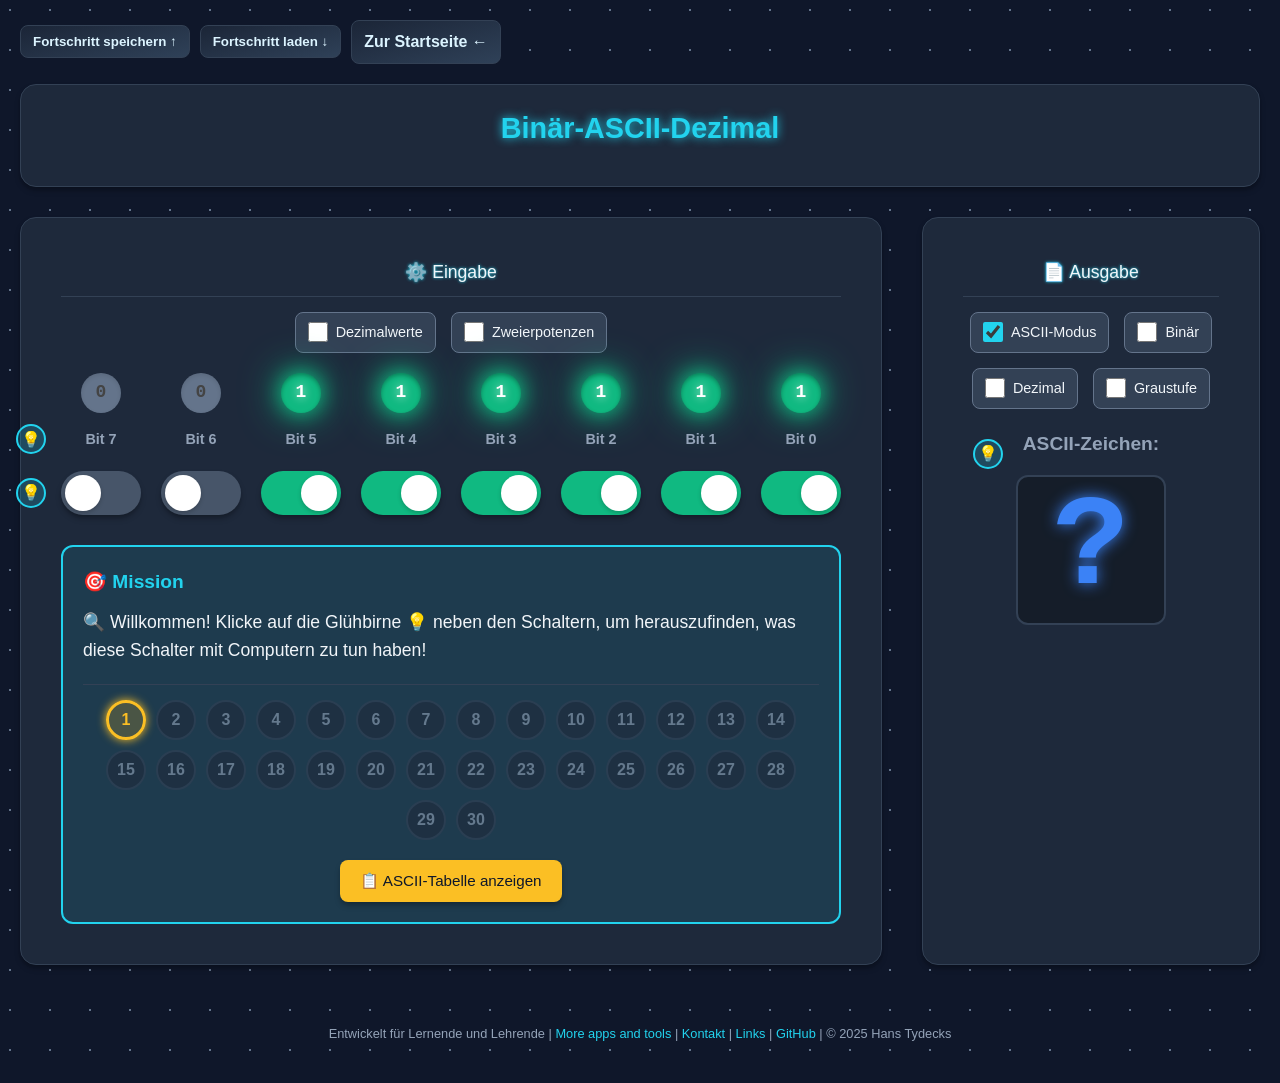
==== binary-ascii-visualizer/index.html @ 85b9dece "Data upload BeD->Bog" ====
<!DOCTYPE html>
<html lang="de">
<head>
    <meta charset="UTF-8">
    <meta name="viewport" content="width=device-width, initial-scale=1.0">
    <title>Binär-ASCII-Visualizer</title>
    <link rel="icon" type="image/png" href="favicon.png">
    <link rel="stylesheet" href="style.css">
</head>
<body data-page-key="binaerzahlen">
    <div class="tc-progress-toolbar" aria-label="Fortschritt Aktionen">
        <button class="tc-progress-btn" id="saveProgressBtn" type="button">Fortschritt speichern ↑</button>
        <button class="tc-progress-btn" id="loadProgressBtn" type="button">Fortschritt laden ↓</button>
        <a class="tc-progress-btn tc-home-btn" href="../index.html">Zur Startseite ←</a>
        <input id="loadProgressFile" type="file" accept="application/json,.json" hidden>
        <span class="tc-progress-message" id="progressMessage" aria-live="polite"></span>
    </div>

    <div class="container">
        <header>
            <h1>Binär-ASCII-Dezimal</h1>
            <div class="module-controls">
            </div>
        </header>
        
        <main>
            <div class="bit-display">
                <div class="section-header">
                    <h2 class="section-title">⚙️ Eingabe</h2>
                </div>
                
                <!-- Module Toggle für Values direkt über dem entsprechenden Bereich -->
                <div class="values-controls">
                    <label class="module-toggle">
                        <input type="checkbox" id="decimal-values-toggle">
                        <span>Dezimalwerte</span>
                    </label>
                    <label class="module-toggle">
                        <input type="checkbox" id="power-values-toggle">
                        <span>Zweierpotenzen</span>
                    </label>
                </div>
                
                <!-- LED-Anzeigen -->
                <div class="leds">
                    <div class="led" data-bit="7">0</div>
                    <div class="led" data-bit="6">0</div>
                    <div class="led" data-bit="5">0</div>
                    <div class="led" data-bit="4">0</div>
                    <div class="led" data-bit="3">0</div>
                    <div class="led" data-bit="2">0</div>
                    <div class="led" data-bit="1">0</div>
                    <div class="led" data-bit="0">0</div>
                </div>
                
                <!-- Bit-Position-Labels -->
                <div class="bit-positions">
                    <button class="hint-bulb" id="bits-hint" title="Was ist ein Bit?">💡</button>
                    <div class="bit-position">Bit 7</div>
                    <div class="bit-position">Bit 6</div>
                    <div class="bit-position">Bit 5</div>
                    <div class="bit-position">Bit 4</div>
                    <div class="bit-position">Bit 3</div>
                    <div class="bit-position">Bit 2</div>
                    <div class="bit-position">Bit 1</div>
                    <div class="bit-position">Bit 0</div>
                </div>
                
                <!-- Toggle-Switches -->
                <div class="switches">
                    <button class="hint-bulb" id="switches-hint" title="Warum Schalter?">💡</button>
                    <div class="switch-container">
                        <label class="switch">
                            <input type="checkbox" data-bit="7">
                            <span class="slider"></span>
                        </label>
                    </div>
                    <div class="switch-container">
                        <label class="switch">
                            <input type="checkbox" data-bit="6">
                            <span class="slider"></span>
                        </label>
                    </div>
                    <div class="switch-container">
                        <label class="switch">
                            <input type="checkbox" data-bit="5">
                            <span class="slider"></span>
                        </label>
                    </div>
                    <div class="switch-container">
                        <label class="switch">
                            <input type="checkbox" data-bit="4">
                            <span class="slider"></span>
                        </label>
                    </div>
                    <div class="switch-container">
                        <label class="switch">
                            <input type="checkbox" data-bit="3">
                            <span class="slider"></span>
                        </label>
                    </div>
                    <div class="switch-container">
                        <label class="switch">
                            <input type="checkbox" data-bit="2">
                            <span class="slider"></span>
                        </label>
                    </div>
                    <div class="switch-container">
                        <label class="switch">
                            <input type="checkbox" data-bit="1">
                            <span class="slider"></span>
                        </label>
                    </div>
                    <div class="switch-container">
                        <label class="switch">
                            <input type="checkbox" data-bit="0">
                            <span class="slider"></span>
                        </label>
                    </div>
                </div>
                
                <!-- Dezimalwerte unter Schaltern -->
                <div class="decimal-values module hidden" id="decimal-values-module">
                    <div class="value">128</div>
                    <div class="value">64</div>
                    <div class="value">32</div>
                    <div class="value">16</div>
                    <div class="value">8</div>
                    <div class="value">4</div>
                    <div class="value">2</div>
                    <div class="value">1</div>
                </div>
                
                <!-- Zweierpotenzen unter Schaltern -->
                <div class="power-values module hidden" id="power-values-module">
                    <div class="value">2⁷</div>
                    <div class="value">2⁶</div>
                    <div class="value">2⁵</div>
                    <div class="value">2⁴</div>
                    <div class="value">2³</div>
                    <div class="value">2²</div>
                    <div class="value">2¹</div>
                    <div class="value">2⁰</div>
                </div>
                
                <!-- Mission Box -->
                <div class="mission-box">
                    <h3>🎯 Mission</h3>
                    <div class="mission-content" id="mission-content">
                        Zeige den ASCII-Buchstaben 'y' an!
                    </div>
                    
                    <!-- Mission Selector -->
                    <div class="mission-selector">
                        <div class="mission-buttons" id="mission-buttons">
                            <!-- Wird dynamisch gefüllt -->
                        </div>
                        
                        <!-- ASCII Table Button -->
                        <div class="ascii-table-controls">
                            <button class="ascii-table-btn" id="ascii-table-btn">📋 ASCII-Tabelle anzeigen</button>
                            <button class="help-btn hidden" id="mission-help-btn">🆘 Hilfe</button>
                        </div>
                    </div>
                </div>
            </div>
            
            <div class="output-area">
                <div class="section-header">
                    <h2 class="section-title">📄 Ausgabe</h2>
                </div>
                
                <!-- Module Controls für Output-Bereich -->
                <div class="output-controls">
                    <label class="module-toggle">
                        <input type="checkbox" id="ascii-mode-toggle" checked>
                        <span>ASCII-Modus</span>
                    </label>
                    <label class="module-toggle">
                        <input type="checkbox" id="binary-output-toggle">
                        <span>Binär</span>
                    </label>
                    <label class="module-toggle">
                        <input type="checkbox" id="decimal-output-toggle">
                        <span>Dezimal</span>
                    </label>
                    <label class="module-toggle">
                        <input type="checkbox" id="grayscale-toggle">
                        <span>Graustufe</span>
                    </label>
                </div>
                
                <div class="ascii-output">
                    <div class="output-label">ASCII-Zeichen:</div>
                    <div class="ascii-char" id="ascii-char">?</div>
                </div>
                
                <div class="additional-outputs">
                    <div class="binary-output module hidden" id="binary-output-module">
                        <div class="output-label">Binär:</div>
                        <div class="output-value" id="binary-value">00111111</div>
                    </div>
                    
                    <div class="decimal-output module hidden" id="decimal-output-module">
                        <div class="output-label">Dezimal:</div>
                        <div class="output-value" id="decimal-value">63</div>
                    </div>
                    
                    <div class="grayscale-output module hidden" id="grayscale-module">
                        <div class="output-label">Graustufe:</div>
                        <div class="grayscale-box" id="grayscale-box"></div>
                        <div class="grayscale-info" id="grayscale-info">63/255</div>
                    </div>
                </div>
            </div>
        </main>
        
    <footer>
        <div class="impressum">
            <p>
                Entwickelt für Lernende und Lehrende |
                <a href="https://tinfo.space/teachers/Digitale_Tools/" target="_blank" rel="noopener">More apps and tools</a> |
                <a href="http://contact.tinfo.space/" id="contact-link">Kontakt</a> |
                <a href="https://linktr.ee/tinfo.space" target="_blank" rel="noopener">Links</a> |
                <a href="https://github.com/HansTydecks/binary-ascii-visualizer" target="_blank" rel="noopener">GitHub</a> |
                © 2025 Hans Tydecks
            </p>
        </div>
    </footer>
    </div>
    
    <!-- ASCII Table Modal -->
    <div class="modal-overlay" id="ascii-table-modal">
        <div class="modal-content">
            <div class="modal-header">
                <h3>ASCII-Tabelle</h3>
                <button class="close-btn" id="close-ascii-table">&times;</button>
            </div>
            <div class="ascii-table-container">
                <table class="ascii-table" id="ascii-table">
                    <!-- Wird dynamisch gefüllt -->
                </table>
            </div>
        </div>
    </div>
    
    <!-- Hint Modal -->
    <div class="modal-overlay" id="hint-modal">
        <div class="modal-content hint-modal">
            <div class="modal-header">
                <div class="modal-header-with-byte">
                    <div class="byte-mascot" id="hint-byte">
                        <img src="Byte_mascot/Byte_normal.png" alt="Byte erklärt">
                    </div>
                    <h3>💡 Hinweis</h3>
                </div>
                <button class="close-btn" id="close-hint">&times;</button>
            </div>
            <div class="hint-content" id="hint-content">
                <!-- Wird dynamisch gefüllt -->
            </div>
        </div>
    </div>
    
    <!-- Mission Success Modal -->
    <div class="modal-overlay" id="mission-modal">
        <div class="modal-content mission-modal">
            <div class="mission-success">
                <div class="modal-header-with-byte">
                    <div class="byte-mascot celebrating" id="mission-byte">
                        <img src="Byte_mascot/Byte_Happy.png" alt="Byte freut sich!">
                    </div>
                    <h3>🎉 Mission erfüllt!</h3>
                </div>
                <div class="mission-result" id="mission-result">
                    <!-- Wird dynamisch gefüllt -->
                </div>
                <button class="continue-btn" id="continue-mission">Weiter</button>
            </div>
        </div>
    </div>
    
    <!-- Help Request Modal -->
    <div class="modal-overlay" id="help-request-modal">
        <div class="modal-content help-modal">
            <div class="modal-header">
                <div class="modal-header-with-byte">
                    <div class="byte-mascot" id="help-request-byte">
                        <img src="Byte_mascot/Byte_normal.png" alt="Byte hilft">
                    </div>
                    <h3>🆘 Hilfe anfordern</h3>
                </div>
            </div>
            <div class="help-content">
                <p>Brauchst du Hilfe bei dieser Aufgabe?</p>
                <p>Ich kann dir eine Erklärung geben, wie du die Schalter umlegst!</p>
                <div id="help-progress-container" style="display: none;">
                    <!-- Progress bar wird hier eingefügt -->
                </div>
                <div class="help-buttons">
                    <button class="help-btn-yes" id="help-yes" style="display: block;">Ja, ich brauche Hilfe!</button>
                    <button class="help-btn-no" id="help-no">Nein, ich versuche es noch mal selbst</button>
                </div>
            </div>
        </div>
    </div>
    
    <!-- Help Explanation Modal -->
    <div class="modal-overlay" id="help-explanation-modal">
        <div class="modal-content help-modal">
            <div class="modal-header">
                <div class="modal-header-with-byte">
                    <div class="byte-mascot" id="help-explanation-byte">
                        <img src="Byte_mascot/Byte_normal.png" alt="Byte erklärt">
                    </div>
                    <h3>🎯 So geht's!</h3>
                </div>
                <button class="close-btn" id="close-help-explanation">&times;</button>
            </div>
            <div class="help-explanation" id="help-explanation-content">
                <!-- Wird dynamisch gefüllt -->
            </div>
        </div>
    </div>

    <script src="../progress-shared.js"></script>
    <script src="script.js"></script>
</body>
</html>
---- binary-ascii-visualizer/style.css ----
:root {
    /* Dark Mode PCB Theme */
    --primary-color: #22d3ee;
    --secondary-color: #10b981;
    --accent-color: #fbbf24;
    --background-color: #0f172a;
    --surface-color: #1e293b;
    --text-primary: #f1f5f9;
    --text-secondary: #94a3b8;
    --border-color: #334155;
    --switch-off: #475569;
    --switch-on: #10b981;
    --led-off: #64748b;
    --led-on: #10b981;
    --shadow: 0 4px 6px -1px rgb(0 0 0 / 0.3), 0 2px 4px -2px rgb(0 0 0 / 0.1);
    --shadow-lg: 0 20px 25px -5px rgb(0 0 0 / 0.3), 0 8px 10px -6px rgb(0 0 0 / 0.1);
    
    /* ASCII Character Colors */
    --ascii-control: #a855f7;     /* Purple for control characters (0-31) */
    --ascii-special: #3b82f6;     /* Blue for special characters */
    --ascii-digits: #f59e0b;      /* Orange for digits (48-57) */
    --ascii-letters: #ef4444;     /* Red for letters (65-90, 97-122) */
    --ascii-default: #22d3ee;     /* Cyan for other printable */
    
    /* PCB Traces */
    --trace-color: #64748b;
    --trace-glow: #22d3ee;
}

* {
    margin: 0;
    padding: 0;
    box-sizing: border-box;
}

body {
    font-family: -apple-system, BlinkMacSystemFont, 'Segoe UI', 'Roboto', 'Oxygen', 'Ubuntu', 'Cantarell', sans-serif;
    background-color: var(--background-color);
    background-image: 
        /* PCB texture points only */
        radial-gradient(circle at 25% 25%, var(--trace-color) 1px, transparent 1px),
        radial-gradient(circle at 75% 75%, var(--trace-color) 1px, transparent 1px);
    background-size: 40px 40px, 40px 40px;
    background-position: 0 0, 20px 20px;
    color: var(--text-primary);
    line-height: 1.6;
    min-height: 100vh;
}

.tc-progress-toolbar {
    max-width: 1400px;
    margin: 20px auto 0;
    padding: 0 20px;
    display: flex;
    gap: 10px;
    align-items: center;
    flex-wrap: wrap;
}

.tc-progress-btn {
    display: inline-flex;
    align-items: center;
    gap: 4px;
    border: 1px solid var(--border-color);
    background: linear-gradient(165deg, #1b2537, #2f4158);
    color: #dcf4ff;
    text-decoration: none;
    font-weight: 700;
    border-radius: 8px;
    padding: 8px 12px;
    cursor: pointer;
}

.tc-progress-btn:hover {
    border-color: var(--primary-color);
    box-shadow: 0 0 10px var(--trace-glow);
}

.tc-progress-message {
    color: var(--text-secondary);
    font-size: 0.92rem;
}

.container {
    max-width: 1400px;
    margin: 0 auto;
    padding: 20px;
}

/* Header */
header {
    background-color: var(--surface-color);
    padding: 20px;
    border-radius: 16px;
    box-shadow: var(--shadow);
    border: 1px solid var(--border-color);
    margin-bottom: 30px;
}

h1 {
    font-size: 1.8rem;
    font-weight: 700;
    color: var(--primary-color);
    text-align: center;
    margin-bottom: 15px;
    text-shadow: 0 0 10px var(--trace-glow);
}

.module-controls {
    display: flex;
    justify-content: center;
    align-items: center;
}

.info-text {
    color: var(--text-secondary);
    font-style: italic;
    text-align: center;
}

/* Section Headers */
.section-header {
    text-align: center;
    margin-bottom: 15px;
    padding-bottom: 10px;
    border-bottom: 1px solid var(--border-color);
}

.section-title {
    font-size: 1.1rem;
    font-weight: 500;
    color: var(--text-primary);
    margin: 0;
    text-shadow: 0 0 3px var(--trace-glow);
}

/* Local module controls */
.values-controls,
.output-controls {
    display: flex;
    gap: 15px;
    justify-content: center;
    margin-bottom: 20px;
    flex-wrap: wrap;
}

.values-controls .module-toggle,
.output-controls .module-toggle {
    padding: 8px 12px;
    font-size: 0.9rem;
}

/* Responsive adjustments for local controls */
@media (max-width: 768px) {
    .values-controls,
    .output-controls {
        flex-direction: column;
        gap: 10px;
    }
}

.module-toggle {
    display: flex;
    align-items: center;
    gap: 8px;
    cursor: pointer;
    font-size: 1rem;
    font-weight: 500;
    padding: 12px 16px;
    border-radius: 8px;
    background-color: var(--border-color);
    border: 1px solid var(--trace-color);
    transition: all 0.2s;
    color: var(--text-primary);
}

.module-toggle:hover {
    background-color: var(--surface-color);
    border-color: var(--primary-color);
    box-shadow: 0 0 10px var(--trace-glow);
}

.module-toggle input[type="checkbox"] {
    width: 20px;
    height: 20px;
    cursor: pointer;
    accent-color: var(--primary-color);
}

/* Main Content */
main {
    display: grid;
    grid-template-columns: 1fr auto;
    gap: 40px;
    margin-bottom: 40px;
}

/* Bit Display Area */
.bit-display {
    background-color: var(--surface-color);
    padding: 40px;
    border-radius: 16px;
    box-shadow: var(--shadow);
    border: 1px solid var(--border-color);
}

/* LEDs */
.leds {
    display: grid;
    grid-template-columns: repeat(8, 1fr);
    gap: 20px;
    margin-bottom: 15px;
}

.led {
    width: 40px;
    height: 40px;
    border-radius: 50%;
    background-color: var(--led-off);
    margin: 0 auto;
    transition: all 0.3s ease;
    box-shadow: inset 0 2px 4px 0 rgb(0 0 0 / 0.1);
    display: flex;
    align-items: center;
    justify-content: center;
    font-family: 'Courier New', monospace;
    font-size: 18px;
    font-weight: bold;
    color: #444;
}

.led.on {
    background-color: var(--led-on);
    box-shadow: 0 0 20px var(--led-on), 0 0 40px var(--led-on), inset 0 2px 4px 0 rgb(0 0 0 / 0.3);
    color: #ffffff;
    text-shadow: 0 0 10px rgba(255, 255, 255, 0.8);
}

/* Bit Positions */
.bit-positions {
    display: grid;
    grid-template-columns: repeat(8, 1fr);
    gap: 20px;
    margin-bottom: 20px;
    text-align: center;
}

.bit-position {
    font-size: 0.9rem;
    font-weight: 600;
    color: var(--text-secondary);
}

/* Switches */
.switches {
    display: grid;
    grid-template-columns: repeat(8, 1fr);
    gap: 20px;
    margin-bottom: 30px;
}

.switch-container {
    display: flex;
    justify-content: center;
}

.switch {
    position: relative;
    display: inline-block;
    width: 80px;
    height: 44px;
}

.switch input {
    opacity: 0;
    width: 0;
    height: 0;
}

.slider {
    position: absolute;
    cursor: pointer;
    top: 0;
    left: 0;
    right: 0;
    bottom: 0;
    background-color: var(--switch-off);
    transition: 0.3s;
    border-radius: 22px;
    box-shadow: var(--shadow);
}

.slider:before {
    position: absolute;
    content: "";
    height: 36px;
    width: 36px;
    left: 4px;
    bottom: 4px;
    background-color: white;
    transition: 0.3s;
    border-radius: 50%;
    box-shadow: 0 2px 4px 0 rgb(0 0 0 / 0.2);
}

input:checked + .slider {
    background-color: var(--switch-on);
}

input:checked + .slider:before {
    transform: translateX(36px);
}

.slider:hover {
    box-shadow: var(--shadow-lg);
}

/* Values under switches */
.decimal-values,
.power-values {
    display: grid;
    grid-template-columns: repeat(8, 1fr);
    gap: 15px; /* Abstand zwischen den Kästen - können Sie anpassen */
    text-align: center;
    position: relative; /* Für absolute Positionierung der Hint-Container */
}

/* WICHTIG: Hidden-Regel muss NACH der Display-Grid-Regel stehen */
.decimal-values.hidden,
.power-values.hidden {
    display: none !important;
}

/* Vertikaler Abstand zwischen den Modulen wenn beide sichtbar sind */
.power-values:not(.hidden) {
    margin-top: 30px; /* Abstand wenn Zweierpotenzen sichtbar sind */
}

/* Zusätzlicher Abstand wenn beide Module gleichzeitig sichtbar sind */
.decimal-values:not(.hidden) + .power-values:not(.hidden) {
    margin-top: 40px; /* Größerer Abstand wenn beide aktiv sind */
}

/* Hint-Container aus dem Grid-Flow herausnehmen */
.decimal-values .module-hint-container,
.power-values .module-hint-container {
    position: absolute;
    left: -45px; /* Links daneben wie bei den anderen Hints */
    top: 50%;
    transform: translateY(-50%);
    grid-column: unset; /* Nicht als Grid-Item behandeln */
}

/* Text bei Module-Hints entfernen */
.module-hint-container span {
    display: none;
}

/* Verstärkte CSS-Regel für decimal/power values */
.bit-display .decimal-values .value,
.bit-display .power-values .value {
    font-size: 1.1rem !important;
    font-weight: 600 !important;
    color: var(--primary-color) !important;
    padding: 8px !important;
    background-color: var(--border-color) !important;
    border-radius: 8px !important;
    width: 80px !important; /* Breite der einzelnen Kästen */
    height: 40px !important; /* Höhe der Kästen */
    margin: 0 auto !important; /* Zentriert die Kästen in ihrer Grid-Zelle */
    display: flex !important;
    align-items: center !important;
    justify-content: center !important;
    box-sizing: border-box !important;
}

/* Fallback für ältere Regel */
.decimal-values .value,
.power-values .value {
    font-size: 1.1rem !important;
    font-weight: 600 !important;
    color: var(--primary-color) !important;
    padding: 8px !important;
    background-color: var(--border-color) !important;
    border-radius: 8px !important;
    width: 80px !important; /* Breite der einzelnen Kästen */
    height: 40px !important; /* Höhe der Kästen */
    margin: 0 auto !important; /* Zentriert die Kästen in ihrer Grid-Zelle */
    display: flex !important;
    align-items: center !important;
    justify-content: center !important;
    box-sizing: border-box !important;
}

/* Output Area */
.output-area {
    background-color: var(--surface-color);
    padding: 40px;
    border-radius: 16px;
    box-shadow: var(--shadow);
    border: 1px solid var(--border-color);
    min-width: 300px;
}

.ascii-output {
    text-align: center;
    margin-bottom: 30px;
}

.ascii-output .output-label {
    font-size: 1.2rem;
    font-weight: 600;
    color: var(--text-secondary);
    margin-bottom: 15px;
}

.ascii-char {
    font-size: 8rem;
    font-weight: 700;
    color: var(--ascii-default);
    font-family: 'Courier New', monospace;
    text-shadow: 0 0 15px currentColor;
    min-height: 120px;
    min-width: 120px;
    display: flex;
    align-items: center;
    justify-content: center;
    /* Fixed dimensions to prevent layout shift */
    width: 150px;
    height: 150px;
    margin: 0 auto;
    border-radius: 12px;
    background-color: rgba(0, 0, 0, 0.3);
    border: 2px solid var(--border-color);
}

/* ASCII Character Type Colors */
.ascii-char.control {
    color: var(--ascii-control);
    font-size: 1.5rem;
    text-shadow: 0 0 10px var(--ascii-control);
}

.ascii-char.special {
    color: var(--ascii-special);
    text-shadow: 0 0 15px var(--ascii-special);
}

.ascii-char.digit {
    color: var(--ascii-digits);
    text-shadow: 0 0 15px var(--ascii-digits);
}

.ascii-char.letter {
    color: var(--ascii-letters);
    text-shadow: 0 0 15px var(--ascii-letters);
}

.additional-outputs {
    display: flex;
    flex-direction: column;
    gap: 20px;
}

.binary-output,
.decimal-output,
.grayscale-output {
    text-align: center;
    padding: 20px;
    border-radius: 12px;
    background-color: rgba(0, 0, 0, 0.3);
    border: 1px solid var(--border-color);
}

.output-label {
    font-size: 1rem;
    font-weight: 600;
    color: var(--text-secondary);
    margin-bottom: 8px;
}

.output-value {
    font-size: 1.8rem;
    font-weight: 700;
    color: var(--primary-color);
    font-family: 'Courier New', monospace;
}

/* Spezifische Größe für Dezimalwerte */
#decimal-value {
    font-size: 6rem;
}

.grayscale-box {
    width: 80px;
    height: 80px;
    margin: 10px auto;
    border-radius: 8px;
    border: 2px solid var(--border-color);
    transition: background-color 0.3s ease;
}

.grayscale-info {
    font-size: 1rem;
    color: var(--text-secondary);
    margin-top: 8px;
}

/* Footer */
footer {
    text-align: center;
    margin-top: 40px;
    padding: 20px;
}

.impressum {
    color: var(--text-secondary);
    font-size: 0.8rem;
    line-height: 1.4;
}

.impressum a {
    color: var(--primary-color);
    text-decoration: none;
}

.impressum a:hover {
    text-decoration: underline;
}

/* Hint Bulbs */
.hint-bulb {
    background-color: rgba(34, 211, 238, 0.2);
    border: 2px solid var(--primary-color);
    font-size: 1rem;
    cursor: pointer;
    padding: 5px;
    border-radius: 50%;
    transition: all 0.3s ease;
    position: absolute;
    z-index: 10;
    width: 30px;
    height: 30px;
    display: flex;
    align-items: center;
    justify-content: center;
}

.hint-bulb:hover {
    background-color: rgba(34, 211, 238, 0.4);
    transform: scale(1.1);
}

/* Position hint bulbs properly - all on the left */
#bits-hint {
    left: -45px;
    top: 50%;
    transform: translateY(-50%);
}

#switches-hint {
    left: -45px;
    top: 50%;
    transform: translateY(-50%);
}

#output-hint {
    position: absolute;
    left: 10px;
    top: 10px;
}

/* Module hint bulbs - positioned under their sections on the left */
.module-hint {
    position: static;
    margin: 10px 0 5px 0;
}

/* Container for module hints */
.module-hint-container {
    display: flex;
    align-items: center;
    gap: 10px;
    margin-top: 15px;
}

/* Mission Box */
.mission-box {
    background-color: rgba(34, 211, 238, 0.1);
    border: 2px solid var(--primary-color);
    border-radius: 12px;
    padding: 20px;
    margin-top: 30px;
    animation: pulse 2s infinite;
}

.mission-box h3 {
    color: var(--primary-color);
    margin-bottom: 10px;
    font-size: 1.2rem;
}

.mission-content {
    color: var(--text-primary);
    font-weight: 500;
    font-size: 1.1rem;
    margin-bottom: 20px;
}

/* Mission Selector */
.mission-selector {
    border-top: 1px solid var(--border-color);
    padding-top: 15px;
    margin-top: 15px;
}

.mission-buttons {
    display: flex;
    gap: 10px;
    justify-content: center;
    flex-wrap: wrap;
    margin-bottom: 20px;
}

/* ASCII Table Controls */
.ascii-table-controls {
    display: flex;
    justify-content: center;
    gap: 10px;
    margin-top: 15px;
}

.ascii-table-btn {
    background-color: var(--accent-color);
    color: var(--background-color);
    border: none;
    padding: 12px 20px;
    border-radius: 8px;
    cursor: pointer;
    font-size: 0.95rem;
    font-weight: 500;
    transition: all 0.2s;
    box-shadow: var(--shadow);
}

.ascii-table-btn:hover {
    background-color: #f59e0b;
    transform: translateY(-1px);
    box-shadow: var(--shadow-lg);
}

.help-btn {
    background-color: var(--primary-color);
    color: var(--background-color);
    border: none;
    padding: 12px 20px;
    border-radius: 8px;
    cursor: pointer;
    font-size: 0.95rem;
    font-weight: 500;
    transition: all 0.2s;
    box-shadow: var(--shadow);
}

.help-btn:hover {
    background-color: #0891b2;
    transform: translateY(-1px);
    box-shadow: var(--shadow-lg);
}

.help-btn.hidden {
    display: none;
}

.mission-btn {
    width: 40px;
    height: 40px;
    border-radius: 50%;
    border: 2px solid var(--border-color);
    background-color: var(--border-color);
    color: var(--text-secondary);
    font-weight: 600;
    font-size: 1rem;
    cursor: pointer;
    transition: all 0.3s ease;
    display: flex;
    align-items: center;
    justify-content: center;
    position: relative;
    white-space: pre-line;
}

.mission-btn:hover {
    transform: scale(1.1);
}

/* Bessere Tooltip-Darstellung für gelöste Missionen */
.mission-btn.completed:hover {
    z-index: 1000;
}

.mission-btn.completed:hover::after {
    content: attr(title);
    position: absolute;
    top: 100%;
    left: 50%;
    transform: translateX(-50%);
    background: var(--surface-color);
    color: var(--text-primary);
    padding: 20px 24px;
    border-radius: 12px;
    border: 2px solid var(--accent-color);
    font-size: 1.2rem;
    font-weight: 700;
    white-space: pre-line;
    text-align: center;
    min-width: 300px;
    box-shadow: 0 12px 40px rgba(0, 0, 0, 0.4), 0 0 30px var(--accent-color);
    z-index: 1001;
    animation: tooltipFadeIn 0.3s ease;
    margin-top: 12px;
    line-height: 1.5;
}

.mission-btn.completed:hover::before {
    content: '';
    position: absolute;
    top: 90%;
    left: 50%;
    transform: translateX(-50%);
    border: 12px solid transparent;
    border-bottom-color: var(--accent-color);
    z-index: 1001;
}

@keyframes tooltipFadeIn {
    from {
        opacity: 0;
        transform: translateX(-50%) translateY(10px);
    }
    to {
        opacity: 1;
        transform: translateX(-50%) translateY(0);
    }
}

/* Mission states */
.mission-btn.completed {
    background-color: var(--primary-color);
    border-color: var(--primary-color);
    color: var(--background-color);
    box-shadow: 0 0 15px var(--primary-color);
}

.mission-btn.completed::before {
    content: '✓';
    font-size: 20px;
    font-weight: bold;
}

.mission-btn.current {
    border-color: var(--accent-color);
    border-width: 3px;
    background-color: rgba(251, 191, 36, 0.2);
    color: var(--accent-color);
    box-shadow: 0 0 10px var(--accent-color);
    animation: currentMission 9s infinite alternate;
}

.mission-btn.locked {
    background-color: var(--surface-color);
    border-color: var(--border-color);
    color: var(--text-secondary);
    cursor: not-allowed;
    opacity: 0.6;
}

@keyframes currentMission {
    0% { transform: scale(1); }
    100% { transform: scale(1.05); }
}

@keyframes pulse {
    0%, 100% { box-shadow: 0 0 5px var(--primary-color); }
    50% { box-shadow: 0 0 20px var(--primary-color); }
}

/* Byte Maskottchen Styles */
.byte-mascot {
    width: 120px;
    height: 120px;
    border-radius: 50%;
    background: transparent;
    border: 3px solid var(--primary-color);
    display: flex;
    align-items: center;
    justify-content: center;
    box-shadow: var(--shadow-lg);
    position: relative;
    overflow: hidden;
    margin-right: 15px;
    flex-shrink: 0;
}

.byte-mascot::before {
    content: '';
    position: absolute;
    top: -3px;
    left: -3px;
    right: -3px;
    bottom: -3px;
    background: rgba(34, 211, 238, 0.1);
    border-radius: 50%;
    z-index: -1;
    animation: mascot-glow 2s ease-in-out infinite;
}

.byte-mascot img {
    width: 120px;
    height: 120px;
    object-fit: contain;
    filter: drop-shadow(0 0 5px rgba(34, 211, 238, 0.3));
}

.byte-mascot.celebrating {
    animation: mascot-bounce 0.6s ease-in-out;
}

@keyframes mascot-glow {
    0%, 100% { opacity: 0.1; transform: scale(1); }
    50% { opacity: 0.2; transform: scale(1.02); }
}

@keyframes mascot-bounce {
    0%, 100% { transform: translateY(0) scale(1); }
    50% { transform: translateY(-10px) scale(1.1); }
}

/* Modal Header mit Byte */
.modal-header-with-byte {
    display: flex;
    align-items: center;
    margin-bottom: 20px;
    padding-bottom: 15px;
    border-bottom: 1px solid var(--border-color);
}

.modal-header-with-byte h3 {
    margin: 0;
    color: var(--primary-color);
    font-size: 1.4rem;
}

/* Modal Styles */
.modal-overlay {
    position: fixed;
    top: 0;
    left: 0;
    width: 100%;
    height: 100%;
    background-color: rgba(0, 0, 0, 0.8);
    display: none;
    justify-content: center;
    align-items: center;
    z-index: 9999;
    animation: fadeIn 0.3s ease;
}

.modal-overlay.active {
    display: flex;
}

@keyframes fadeIn {
    from { opacity: 0; }
    to { opacity: 1; }
}

.modal-content {
    background-color: var(--surface-color);
    border-radius: 16px;
    padding: 30px;
    box-shadow: var(--shadow-lg);
    border: 1px solid var(--border-color);
    max-width: 85vw;
    width: fit-content;
    max-height: 90vh;
    overflow-y: auto;
    animation: slideIn 0.3s ease;
    margin: 0 auto;
}

@keyframes slideIn {
    from { 
        opacity: 0;
        transform: translateY(-20px) scale(0.95);
    }
    to { 
        opacity: 1;
        transform: translateY(0) scale(1);
    }
}

@keyframes confetti-fall {
    0% {
        transform: translateY(-50px) rotate(0deg);
        opacity: 1;
    }
    100% {
        transform: translateY(100vh) rotate(360deg);
        opacity: 0;
    }
}

.modal-header {
    display: flex;
    justify-content: space-between;
    align-items: center;
    margin-bottom: 20px;
    border-bottom: 1px solid var(--border-color);
    padding-bottom: 15px;
}

.modal-header h3 {
    color: var(--primary-color);
    margin: 0;
}

.close-btn {
    background: none;
    border: none;
    font-size: 2rem;
    cursor: pointer;
    color: var(--text-secondary);
    padding: 0;
    width: 40px;
    height: 40px;
    border-radius: 50%;
    display: flex;
    align-items: center;
    justify-content: center;
    transition: all 0.2s;
}

.close-btn:hover {
    background-color: rgba(255, 255, 255, 0.1);
    color: var(--text-primary);
}

/* ASCII Table Styles */
.ascii-table-container {
    width: fit-content;
    overflow: visible;
    margin: 0 auto;
}

.ascii-table {
    width: 80%;
    border-collapse: collapse;
    font-family: 'Courier New', monospace;
    font-size: 1rem;
    table-layout: fixed;
    margin: 0 auto;
}

.ascii-table th,
.ascii-table td {
    padding: 8px 4px;
    text-align: center;
    border: 1px solid var(--border-color);
    width: 8.33%; /* 12 Spalten = 100%/12 */
    line-height: 1.4;
}

.ascii-table th {
    background-color: var(--border-color);
    color: var(--text-primary);
    font-weight: 600;
    position: sticky;
    top: 0;
    font-size: 1.1rem;
    padding: 12px 4px;
}

.ascii-table td {
    color: var(--text-primary);
    font-size: 1.1rem;
    min-height: 36px;
}

/* Spezielle Styling für Dec-Spalten */
.ascii-table .ascii-dec {
    font-weight: bold;
    background-color: var(--card-bg);
    font-size: 1.1rem;
}

/* Spezielle Styling für Bin-Spalten */
.ascii-table .ascii-bin {
    font-family: 'Courier New', monospace;
    background-color: rgba(0, 255, 255, 0.1);
    font-size: 0.95rem;
    color: var(--accent-color);
    font-weight: 600;
}

.ascii-table .ascii-control {
    background-color: rgba(168, 85, 247, 0.2);
    color: var(--ascii-control);
    font-weight: 600;
    font-size: 1.1rem;
}

.ascii-table .ascii-special {
    background-color: rgba(59, 130, 246, 0.2);
    color: var(--ascii-special);
    font-weight: 600;
    font-size: 1.3rem;
}

.ascii-table .ascii-digit {
    background-color: rgba(245, 158, 11, 0.2);
    color: var(--ascii-digits);
    font-weight: 700;
    font-size: 1.4rem;
}

.ascii-table .ascii-letter {
    background-color: rgba(239, 68, 68, 0.2);
    color: var(--ascii-letters);
    font-weight: 700;
    font-size: 1.4rem;
}

/* Gruppenabgrenzung: Dickere Ränder zwischen den 3er-Spaltengruppen */
.ascii-table th:nth-child(4),
.ascii-table td:nth-child(4),
.ascii-table th:nth-child(7),
.ascii-table td:nth-child(7),
.ascii-table th:nth-child(10),
.ascii-table td:nth-child(10) {
    border-left: 3px solid var(--accent-color) !important;
}

/* Hint Modal */
.hint-modal {
    max-width: 500px;
}

.hint-content {
    color: var(--text-primary);
    font-size: 1.1rem;
    line-height: 1.6;
}

/* Mission Modal */
.mission-modal {
    max-width: 400px;
    text-align: center;
}

.mission-success h3 {
    color: var(--secondary-color);
    margin-bottom: 20px;
}

.mission-result {
    color: var(--text-primary);
    margin-bottom: 20px;
    font-size: 1.1rem;
    line-height: 1.6;
}

.continue-btn {
    background-color: var(--secondary-color);
    color: white;
    border: none;
    padding: 12px 24px;
    border-radius: 8px;
    cursor: pointer;
    font-size: 1rem;
    font-weight: 500;
    transition: all 0.2s;
    display: block;
    margin: 0 auto;
}

/* Help Modals */
.help-modal {
    max-width: 450px;
    text-align: center;
}

.help-content {
    color: var(--text-primary);
    margin-bottom: 20px;
    font-size: 1.1rem;
    line-height: 1.6;
}

.help-content p {
    margin-bottom: 15px;
}

.help-buttons {
    display: flex;
    flex-direction: column;
    gap: 10px;
    margin-top: 20px;
}

.help-btn-yes, .help-btn-no {
    background-color: var(--primary-color);
    color: var(--background-color);
    border: none;
    padding: 12px 24px;
    border-radius: 8px;
    cursor: pointer;
    font-size: 1rem;
    font-weight: 500;
    transition: all 0.2s;
}

.help-btn-yes:hover {
    background-color: var(--secondary-color);
}

.help-btn-no {
    background-color: var(--border-color);
    color: var(--text-secondary);
}

.help-btn-no:hover {
    background-color: var(--switch-off);
}

.help-explanation {
    color: var(--text-primary);
    font-size: 1.1rem;
    line-height: 1.6;
    text-align: left;
    max-height: 400px;
    overflow-y: auto;
}

.help-explanation h4 {
    color: var(--accent-color);
    margin: 15px 0 10px 0;
}

.help-explanation .step {
    background-color: var(--surface-color);
    border: 1px solid var(--border-color);
    border-radius: 8px;
    padding: 10px;
    margin: 10px 0;
}

.help-explanation .step-number {
    color: var(--primary-color);
    font-weight: bold;
    font-size: 1.2rem;
}

.continue-btn:hover {
    background-color: #059669;
    transform: translateY(-1px);
}

/* Module visibility - verstärkt - höchste Priorität */
.bit-display .decimal-values.module.hidden,
.bit-display .power-values.module.hidden,
#decimal-values-module.hidden,
#power-values-module.hidden,
.module.hidden,
.decimal-values.module.hidden,
.power-values.module.hidden {
    display: none !important;
    visibility: hidden !important;
    opacity: 0 !important;
}

/* Zusätzliche Regel für bessere Kontrolle */
.bit-display .module.hidden {
    display: none !important;
}

/* Position adjustments for hint bulbs */
.bit-positions {
    position: relative;
}

.switches {
    position: relative;
}

.ascii-output {
    position: relative;
}

.output-label {
    display: flex;
    align-items: center;
    justify-content: center;
}

/* Ensure module containers can hold positioned hint bulbs */
.decimal-values,
.power-values {
    position: relative;
}

.binary-output,
.decimal-output,
.grayscale-output {
    position: relative;
}

/* ASCII Mode Toggle */
.ascii-output.hidden {
    display: none;
}

/* Responsive Design */
@media (max-width: 1200px) {
    main {
        grid-template-columns: 1fr;
        gap: 30px;
    }
    
    .output-area {
        min-width: auto;
    }
}

@media (max-width: 768px) {
    .container {
        padding: 15px;
    }
    
    h1 {
        font-size: 1.5rem;
    }
    
    .switches {
        gap: 15px;
    }
    
    .switch {
        width: 60px;
        height: 34px;
    }
    
    .slider:before {
        height: 26px;
        width: 26px;
    }
    
    input:checked + .slider:before {
        transform: translateX(26px);
    }
    
    .ascii-char {
        font-size: 4rem;
        width: 120px;
        height: 120px;
    }
    
    .output-value {
        font-size: 1.5rem;
    }
    
    #decimal-value {
        font-size: 3rem;
    }
    
    .leds {
        gap: 15px;
    }
    
    .led {
        width: 30px;
        height: 30px;
    }
    
    .values-controls,
    .output-controls {
        flex-direction: column;
        gap: 10px;
    }
}

/* Animation for value changes - Fixed to prevent layout shift */
.ascii-char,
.output-value {
    transition: transform 0.3s ease, text-shadow 0.3s ease;
}

.ascii-char.changed,
.output-value.changed {
    transform: scale(1.02);
    text-shadow: 0 0 20px currentColor;
}

/* Control character display - Fixed dimensions */
.ascii-char.control {
    /* Inherits fixed dimensions from .ascii-char */
    display: flex;
    align-items: center;
    justify-content: center;
    text-align: center;
    line-height: 1.2;
}

/* Improved touch targets for mobile */
@media (hover: none) and (pointer: coarse) {
    .switch {
        width: 90px;
        height: 50px;
    }
    
    .slider:before {
        height: 42px;
        width: 42px;
    }
    
    input:checked + .slider:before {
        transform: translateX(40px);
    }
    
    .preset-btn {
        padding: 16px 24px;
        margin: 8px;
    }
}
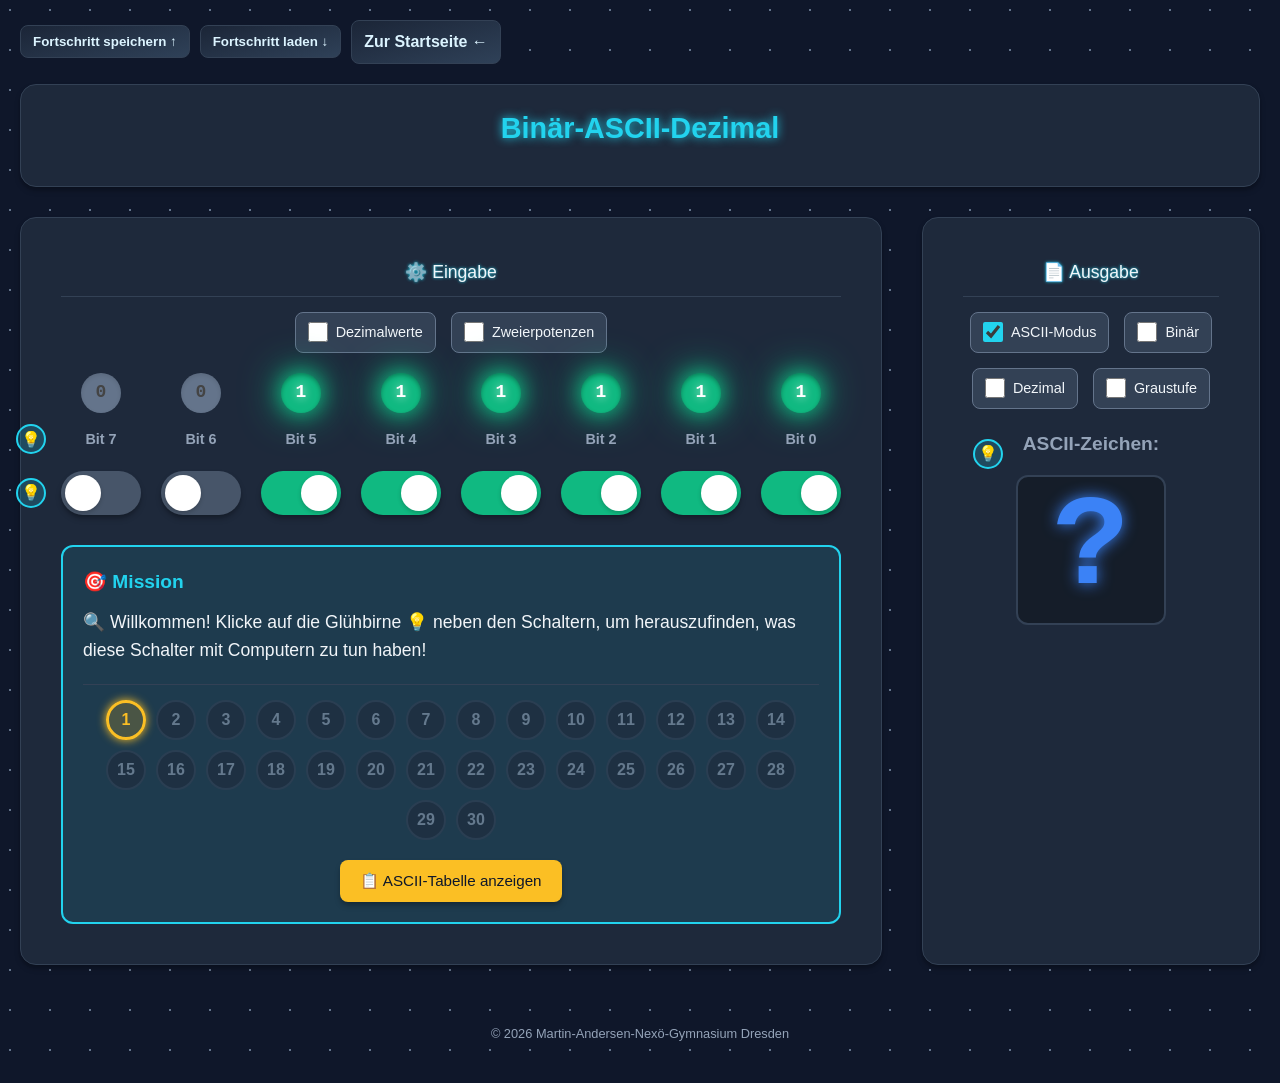
==== commit e8d114f1: "Update footer copyright and links in index.html" ====
--- a/binary-ascii-visualizer/index.html
+++ b/binary-ascii-visualizer/index.html
@@ -218,12 +218,7 @@
     <footer>
         <div class="impressum">
             <p>
-                Entwickelt für Lernende und Lehrende |
-                <a href="https://tinfo.space/teachers/Digitale_Tools/" target="_blank" rel="noopener">More apps and tools</a> |
-                <a href="http://contact.tinfo.space/" id="contact-link">Kontakt</a> |
-                <a href="https://linktr.ee/tinfo.space" target="_blank" rel="noopener">Links</a> |
-                <a href="https://github.com/HansTydecks/binary-ascii-visualizer" target="_blank" rel="noopener">GitHub</a> |
-                © 2025 Hans Tydecks
+                &copy; 2026 Martin-Andersen-Nexö-Gymnasium Dresden
             </p>
         </div>
     </footer>
